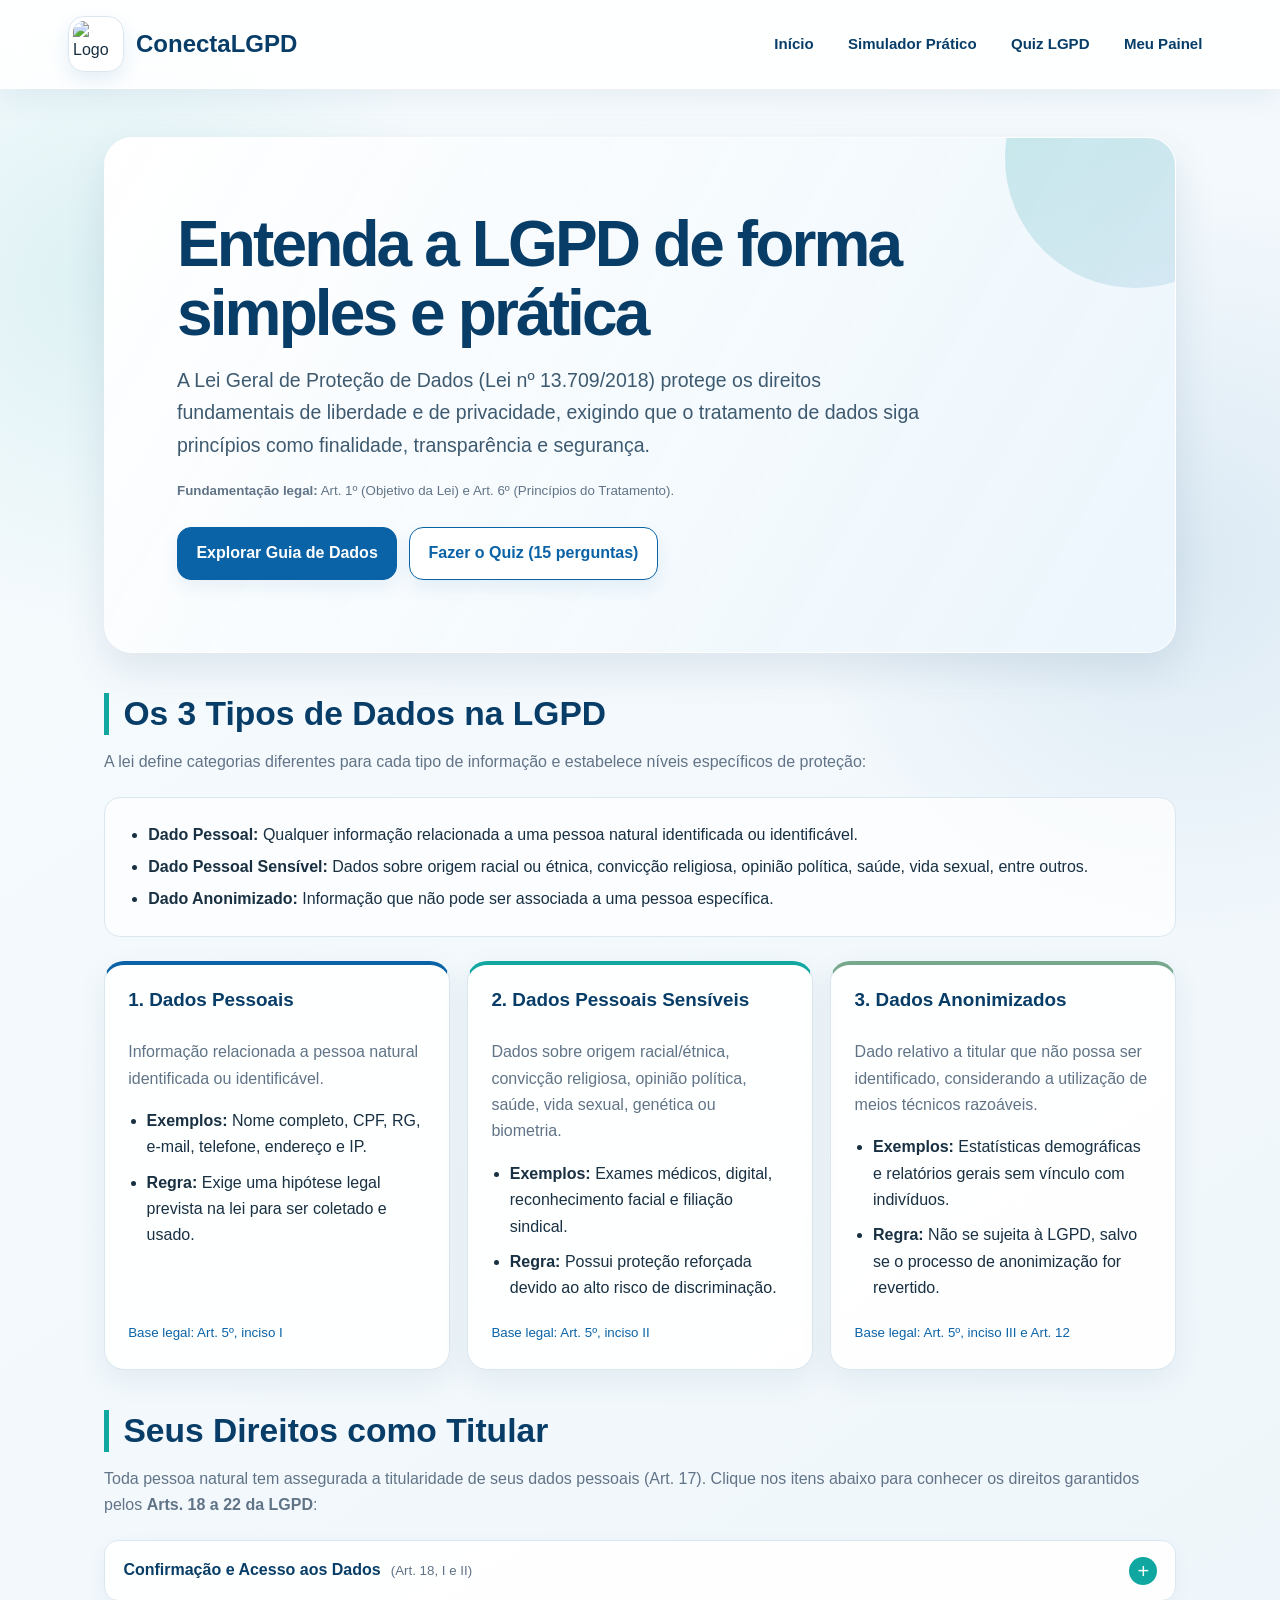
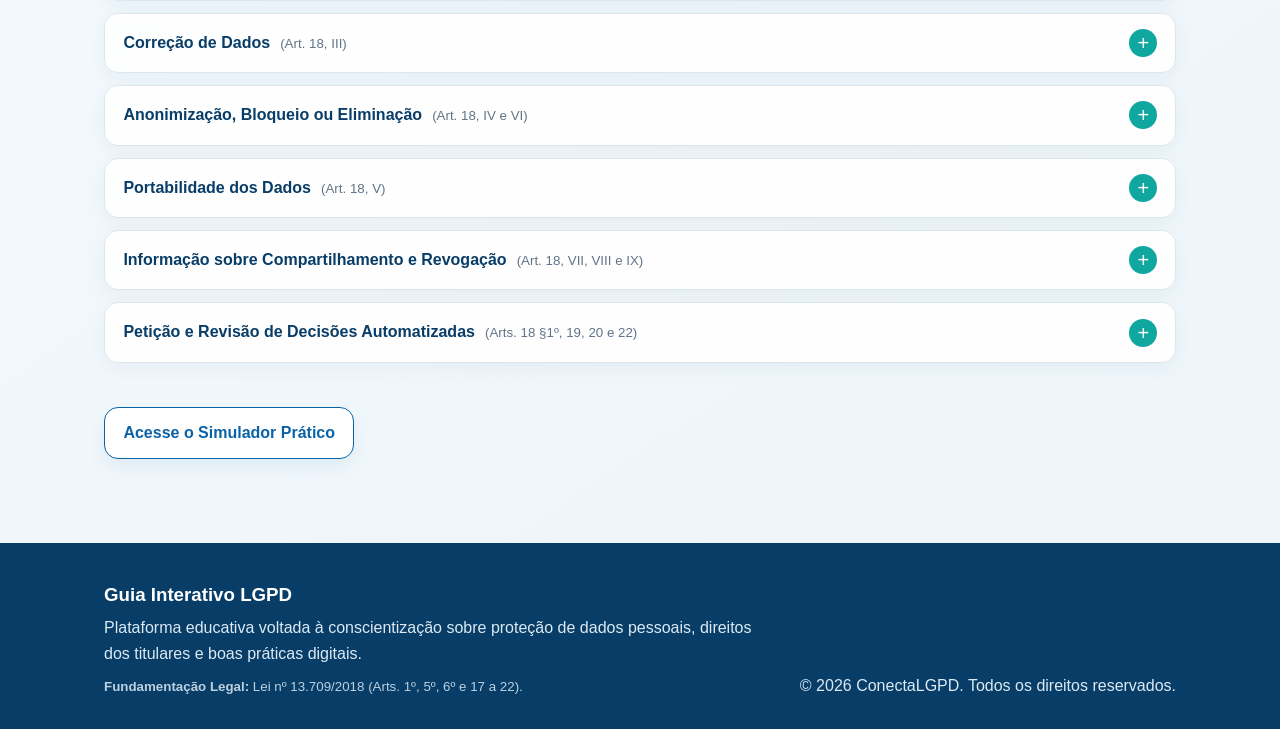
==== index.html @ 8d4aad15 "criação do html e css criação do site interativo com index.html e style.css completos e algumas func" ====
<!DOCTYPE html>
<html lang="pt">
<head>
    <meta charset="UTF-8">
    <meta name="viewport" content="width=device-width, initial-scale=1.0">
    <title>ConectaLGPD</title>
    <link rel="stylesheet" href="style.css">
    <script src="script.js" defer></script>
</head>
<body>
    
    <div id="ContainerTotal">
        <div id="container1">
            <app-navbar>
                <header class="navbar">
                    <nav arial-label="Menu de navegação" class="px-6 flex items-center justify-between h-20 w-full">
                        <div id="logo-img" class="logo">
                            <a class="logo-link" routerlinkactive="text-base font-semibold text-sky-700 transition-all duration-200 hover:text-primary px-2 py-1 rounded-md hover:bg-sky-50" href="index.html" rel="null" target="_self">
                                <img src="security-antivirus-svgrepo-com.svg" height="48" width="48" alt="Logo ConectaLGPD" class="h-12 w-auto">
                                <h1 class="text-logo text-lg font-semibold text-sky-700 transition-all duration-200 hover:text-primary px-2 py-1 rounded-md hover:bg-sky-50" id="text-logo">ConectaLGPD</h1>
                            </a>
                        </div>
                        <div class="flex items-center gap-4">
                            <a routerlinkactive="text-base font-semibold text-sky-700 transition-all duration-200 hover:text-primary px-2 py-1 rounded-md hover:bg-sky-50" href="index.html#introducao" rel="null" target="_self">Início</a>
                            <a routerlinkactive="text-base font-semibold text-sky-700 transition-all duration-200 hover:text-primary px-2 py-1 rounded-md hover:bg-sky-50" href="simulador.html" rel="null" target="_self">Simulador Prático</a>
                            <a routerlinkactive="text-base font-semibold text-sky-700 transition-all duration-200 hover:text-primary px-2 py-1 rounded-md hover:bg-sky-50" href="/quiz" rel="null" target="_self">Quiz LGPD</a>
                            <a routerlinkactive="text-base font-semibold text-sky-700 transition-all duration-200 hover:text-primary px-2 py-1 rounded-md hover:bg-sky-50" href="/meu-painel" rel="null" target="_self">Meu Painel</a>
                        </div>
                    </nav>
                </header>
            </app-navbar>
        </div>
        <main id="container2">
            <app-lgpd>
                <section class="lgpd-section" id="introducao">
                    <h1 class="lgpd-title">Entenda a LGPD de forma simples e prática</h1>
                    <p class="lgpd-description">A Lei Geral de Proteção de Dados (Lei nº 13.709/2018) protege os direitos fundamentais de liberdade e de privacidade, exigindo que o tratamento de dados siga princípios como finalidade, transparência e segurança.</p>
                    <p class="base-legal">
                        <small><strong>Fundamentação legal:</strong> Art. 1º (Objetivo da Lei) e Art. 6º (Princípios do Tratamento).</small>
                    </p>
                    <div>
                        <a href="#tipos-dados">Explorar Guia de Dados</a>
                        <a href="quiz.html">Fazer o Quiz (15 perguntas)</a>
                    </div>
                </section>

                <section class="lgpd-section" id="tipos-dados">
                    <h2 class="lgpd-subtitle">Os 3 Tipos de Dados na LGPD</h2>
                    <p>A lei define categorias diferentes para cada tipo de informação e estabelece níveis específicos de proteção:</p>
                    
                    <ul class="lgpd-list">
                        <li><strong>Dado Pessoal:</strong> Qualquer informação relacionada a uma pessoa natural identificada ou identificável.</li>
                        <li><strong>Dado Pessoal Sensível:</strong> Dados sobre origem racial ou étnica, convicção religiosa, opinião política, saúde, vida sexual, entre outros.</li>
                        <li><strong>Dado Anonimizado:</strong> Informação que não pode ser associada a uma pessoa específica.</li>
                    </ul>
                    <div class="cards-container">
                        <!-- Card 1 -->
                        <article class="card">
                            <h3>1. Dados Pessoais</h3>
                            <p>Informação relacionada a pessoa natural identificada ou identificável.</p>
                            <ul>
                            <li><strong>Exemplos:</strong> Nome completo, CPF, RG, e-mail, telefone, endereço e IP.</li>
                            <li><strong>Regra:</strong> Exige uma hipótese legal prevista na lei para ser coletado e usado.</li>
                            </ul>
                            <footer class="card-legal">
                            <small>Base legal: Art. 5º, inciso I</small>
                            </footer>
                        </article>
                        <!-- Card 2 -->
                        <article class="card">
                                <h3>2. Dados Pessoais Sensíveis</h3>
                                <p>Dados sobre origem racial/étnica, convicção religiosa, opinião política, saúde, vida sexual, genética ou biometria.</p>
                                <ul>
                                <li><strong>Exemplos:</strong> Exames médicos, digital, reconhecimento facial e filiação sindical.</li>
                                <li><strong>Regra:</strong> Possui proteção reforçada devido ao alto risco de discriminação.</li>
                                </ul>
                                <footer class="card-legal">
                                <small>Base legal: Art. 5º, inciso II</small>
                                </footer>
                        </article>
                        <!-- Card 3 -->
                        <article class="card">
                            <h3>3. Dados Anonimizados</h3>
                            <p>Dado relativo a titular que não possa ser identificado, considerando a utilização de meios técnicos razoáveis.</p>
                            <ul>
                            <li><strong>Exemplos:</strong> Estatísticas demográficas e relatórios gerais sem vínculo com indivíduos.</li>
                            <li><strong>Regra:</strong> Não se sujeita à LGPD, salvo se o processo de anonimização for revertido.</li>
                            </ul>
                            <footer class="card-legal">
                            <small>Base legal: Art. 5º, inciso III e Art. 12</small>
                            </footer>
                        </article>
                    </div>
                </section>

                <section id="direitos-titulares">
                    <h2>Seus Direitos como Titular</h2>
                    <p>Toda pessoa natural tem assegurada a titularidade de seus dados pessoais (Art. 17). Clique nos itens abaixo para conhecer os direitos garantidos pelos <strong>Arts. 18 a 22 da LGPD</strong>:
                    </p>

                    <div class="accordion-direitos">
                        <details>
                            <summary><strong>Confirmação e Acesso aos Dados</strong> <small>(Art. 18, I e II)</small></summary>
                            <p>Você tem o direito de confirmar se uma empresa trata seus dados e solicitar uma cópia completa e gratuita dessas informações.</p>
                        </details>

                        <details>
                            <summary><strong>Correção de Dados</strong> <small>(Art. 18, III)</small></summary>
                            <p>Você pode exigir a atualização ou correção de dados que estejam incompletos, inexatos ou desatualizados.</p></details>

                        <details>
                            <summary><strong>Anonimização, Bloqueio ou Eliminação</strong> <small>(Art. 18, IV e VI)</small>
                            </summary>
                            <p>Direito de pedir que dados desnecessários, excessivos ou tratados fora da lei sejam bloqueados, anonimizados ou apagados.</p>
                            </details>
                        <details>
                            <summary><strong>Portabilidade dos Dados</strong> <small>(Art. 18, V)</small></summary>
                            <p>Você pode solicitar a transferência dos seus dados pessoais para outro fornecedor de serviço ou produto, mediante requisição expressa.</p>
                        </details>

                        <details>
                            <summary><strong>Informação sobre Compartilhamento e Revogação</strong> <small>(Art. 18, VII, VIII e IX)</small></summary>
                            <p>Direito de saber com quem seus dados foram compartilhados, quais as consequências de não dar consentimento e o direito de revogá-lo a qualquer momento.</p>
                        </details>

                        <details>
                            <summary><strong>Petição e Revisão de Decisões Automatizadas</strong> <small>(Arts. 18 §1º, 19, 20 e 22)</small></summary>
                            <p>Você pode reclamar à ANPD ou órgãos de defesa do consumidor, além de pedir revisão de decisões tomadas unicamente por algoritmos (como análise de crédito).</p>
                        </details>
                    </div>
                </section>
                        <a href="simulador.html" class="lgpd-button">Acesse o Simulador Prático</a>
            </app-lgpd>
        </main>
        <footer id="footer-site">
            <div class="footer-container">
                <div class="footer-col">
                    <h3>Guia Interativo LGPD</h3>
                    <p>
                        Plataforma educativa voltada à conscientização sobre proteção de dados pessoais, direitos dos titulares e boas práticas digitais.
                    </p>
                    <p class="legal-summary">
                    <small>
                    <strong>Fundamentação Legal:</strong> Lei nº 13.709/2018 (Arts. 1º, 5º, 6º e 17 a 22).
                    </small>
                    </p>
                </div>
                <p>&copy; 2026 ConectaLGPD. Todos os direitos reservados.</p>
            </div>
        </footer>
    </div>
</body>
</html>
---- style.css ----
:root {
    --primary: #0b63a7;
    --primary-dark: #083d68;
    --primary-soft: #eaf5fc;
    --accent: #10a7a1;
    --accent-dark: #087b77;
    --ink: #183042;
    --muted: #617487;
    --white: #ffffff;
    --surface: rgba(255, 255, 255, 0.94);
    --border: #dbe7ef;
    --shadow: 0 16px 40px rgba(30, 74, 112, 0.11);
}

* {
    box-sizing: border-box;
}

html {
    scroll-behavior: smooth;
}

body {
    margin: 0;
    min-height: 100vh;
    color: var(--ink);
    background:
        radial-gradient(circle at 8% 12%, rgba(16, 167, 161, 0.11), transparent 22rem),
        radial-gradient(circle at 92% 24%, rgba(11, 99, 167, 0.10), transparent 24rem),
        linear-gradient(145deg, #f7fbfe 0%, #edf5fa 100%);
    font-family: "Segoe UI", Arial, sans-serif;
    line-height: 1.65;
}

a {
    color: inherit;
}

.navbar {
    position: sticky;
    top: 0;
    z-index: 20;
    width: 100%;
    border-bottom: 1px solid rgba(255, 255, 255, 0.7);
    background: rgba(255, 255, 255, 0.88);
    box-shadow: 0 8px 30px rgba(34, 85, 124, 0.08);
    backdrop-filter: blur(14px);
    -webkit-backdrop-filter: blur(14px);
}

nav {
    max-width: 1200px;
    min-height: 80px;
    margin: 0 auto;
    padding: 0.75rem 1.5rem;
    display: flex;
    align-items: center;
    justify-content: space-between;
    gap: 1.5rem;
}

.logo {
    display: flex;
    align-items: center;
    gap: 0.75rem;
    flex: 0 0 auto;
}

.logo-link {
    display: flex;
    align-items: center;
    gap: 0.75rem;
    min-height: 56px;
    padding: 4px;
    border-radius: 16px;
    text-decoration: none;
}

.logo a {
    transition: transform 180ms ease, box-shadow 180ms ease;
}

.logo-link img {
    width: 56px;
    height: 56px;
    padding: 4px;
    border: 1px solid var(--border);
    border-radius: 16px;
    background: var(--white);
    box-shadow: 0 8px 20px rgba(11, 99, 167, 0.10);
    object-fit: contain;
}

.logo-link:hover img {
    transform: translateY(-2px) rotate(-2deg);
    box-shadow: 0 12px 24px rgba(11, 99, 167, 0.16);
}

.logo-link:hover .text-logo {
    color: var(--primary);
}

.text-logo {
    margin: 0;
    font-size: 1.50rem;
    font-weight: 700;
    color: var(--primary-dark);
}

nav > div:last-child {
    display: flex;
    align-items: center;
    justify-content: flex-end;
    flex-wrap: wrap;
    gap: 0.45rem;
}

nav > div:last-child a {
    display: inline-flex;
    align-items: center;
    min-height: 42px;
    padding: 0.55rem 0.85rem;
    border-radius: 12px;
    color: var(--primary-dark);
    font-size: 0.94rem;
    font-weight: 700;
    text-decoration: none;
    transition: color 180ms ease, background 180ms ease, transform 180ms ease;
}

nav > div:last-child a:hover,
nav > div:last-child a:focus-visible {
    color: var(--primary);
    background: var(--primary-soft);
    transform: translateY(-2px);
}

a:focus-visible,
summary:focus-visible {
    outline: 3px solid rgba(16, 167, 161, 0.35);
    outline-offset: 3px;
}

main {
    max-width: 1120px;
    margin: 0 auto;
    padding: 3rem 1.5rem 5rem;
}

section {
    margin-bottom: 2.5rem;
    scroll-margin-top: 110px;
}

.lgpd-section {
    position: relative;
}

#introducao {
    min-height: 390px;
    padding: clamp(2.5rem, 6vw, 4.5rem);
    display: flex;
    flex-direction: column;
    justify-content: center;
    overflow: hidden;
    border: 1px solid rgba(255, 255, 255, 0.85);
    border-radius: 28px;
    background:
        linear-gradient(120deg, rgba(255, 255, 255, 0.97), rgba(234, 245, 252, 0.92)),
        var(--surface);
    box-shadow: var(--shadow);
}

#introducao::before {
    content: "";
    position: absolute;
    width: 260px;
    height: 260px;
    right: -90px;
    top: -110px;
    border-radius: 50%;
    background: linear-gradient(145deg, rgba(16, 167, 161, 0.22), rgba(11, 99, 167, 0.10));
}

.lgpd-title {
    max-width: 760px;
    margin: 0 0 1rem;
    color: var(--primary-dark);
    font-size: clamp(2.25rem, 5vw, 4.25rem);
    line-height: 1.08;
    letter-spacing: -0.045em;
}

.lgpd-description {
    max-width: 760px;
    margin: 0 0 1rem;
    color: #3d5a70;
    font-size: clamp(1.05rem, 2vw, 1.22rem);
}

.base-legal {
    margin: 0 0 1.5rem;
    color: var(--muted);
}

#introducao > div {
    display: flex;
    flex-wrap: wrap;
    gap: 0.75rem;
}

#introducao > div a,
.lgpd-button {
    display: inline-flex;
    align-items: center;
    justify-content: center;
    min-height: 48px;
    padding: 0.75rem 1.15rem;
    border: 1px solid var(--primary);
    border-radius: 14px;
    color: var(--primary);
    background: var(--white);
    font-weight: 800;
    text-decoration: none;
    box-shadow: 0 8px 18px rgba(11, 99, 167, 0.08);
    transition: transform 180ms ease, box-shadow 180ms ease, background 180ms ease, color 180ms ease;
}

#introducao > div a:first-child {
    color: var(--white);
    background: var(--primary);
}

#introducao > div a:hover,
.lgpd-button:hover {
    transform: translateY(-3px);
    color: var(--white);
    background: var(--primary);
    box-shadow: 0 12px 24px rgba(11, 99, 167, 0.20);
}

h1, h2, h3, h4 {
    color: var(--primary-dark);
    line-height: 1.25;
}

h2,
.lgpd-subtitle {
    margin: 0 0 0.9rem;
    padding-left: 0.9rem;
    border-left: 5px solid var(--accent);
    font-size: clamp(1.55rem, 3vw, 2.1rem);
}

section > p {
    color: var(--muted);
    margin: 0 0 1.35rem;
}

.lgpd-list {
    margin: 0 0 1.5rem;
    padding: 1.15rem 1.5rem 1.15rem 2.7rem;
    border: 1px solid var(--border);
    border-radius: 16px;
    background: rgba(255, 255, 255, 0.72);
}

.lgpd-list li {
    margin: 0.35rem 0;
}

.cards-container {
    display: grid;
    grid-template-columns: repeat(3, minmax(0, 1fr));
    gap: 1.1rem;
}

.card {
    min-height: 320px;
    padding: 1.45rem;
    display: flex;
    flex-direction: column;
    border: 1px solid var(--border);
    border-radius: 20px;
    background: var(--surface);
    box-shadow: 0 10px 30px rgba(42, 85, 119, 0.08);
    transition: transform 220ms ease, border-color 220ms ease, box-shadow 220ms ease;
}

.card:nth-child(2) {
    border-top: 4px solid var(--accent);
}

.card:nth-child(1) {
    border-top: 4px solid var(--primary);
}

.card:nth-child(3) {
    border-top: 4px solid #77a88d;
}

.card:hover {
    transform: translateY(-7px);
    border-color: #b7cfdf;
    box-shadow: 0 20px 38px rgba(42, 85, 119, 0.14);
}

.card h3 {
    margin: 0 0 0.7rem;
    font-size: 1.18rem;
}

.card p {
    color: var(--muted);
}

.card ul {
    margin: 0;
    padding-left: 1.15rem;
}

.card li + li {
    margin-top: 0.55rem;
}

.card-legal {
    margin-top: auto;
    padding-top: 1.1rem;
    color: var(--primary);
}

.accordion-direitos {
    display: grid;
    gap: 0.75rem;
}

.accordion-direitos details {
    overflow: hidden;
    border: 1px solid var(--border);
    border-radius: 14px;
    background: var(--surface);
    box-shadow: 0 6px 18px rgba(42, 85, 119, 0.05);
    transition: border-color 180ms ease, box-shadow 180ms ease;
}

.accordion-direitos details[open] {
    border-color: #a9cadf;
    box-shadow: 0 12px 24px rgba(42, 85, 119, 0.09);
}

.accordion-direitos summary {
    position: relative;
    min-height: 58px;
    padding: 1rem 3.5rem 1rem 1.15rem;
    cursor: pointer;
    list-style: none;
    color: var(--primary-dark);
    transition: background 180ms ease;
}

.accordion-direitos summary::-webkit-details-marker {
    display: none;
}

.accordion-direitos summary::after {
    content: "+";
    position: absolute;
    right: 1.1rem;
    top: 50%;
    width: 28px;
    height: 28px;
    display: grid;
    place-items: center;
    border-radius: 50%;
    color: var(--white);
    background: var(--accent);
    transform: translateY(-50%);
    font-size: 1.25rem;
    line-height: 1;
    transition: transform 180ms ease, background 180ms ease;
}

.accordion-direitos details[open] summary {
    background: var(--primary-soft);
}

.accordion-direitos details[open] summary::after {
    content: "−";
    background: var(--primary);
    transform: translateY(-50%) rotate(180deg);
}

.accordion-direitos summary small {
    display: inline-block;
    margin-left: 0.35rem;
    color: var(--muted);
}

.accordion-direitos details p {
    margin: 0;
    padding: 0.95rem 1.15rem 1.25rem;
    border-top: 1px solid var(--border);
    color: var(--muted);
}

.lgpd-button {
    margin: 0.25rem 0;
}

#footer-site {
    color: #dceaf3;
    background: var(--primary-dark);
}

.footer-container {
    max-width: 1120px;
    margin: 0 auto;
    padding: 2.5rem 1.5rem 1.5rem;
    display: grid;
    grid-template-columns: 1fr auto;
    align-items: end;
    gap: 2rem;
}

.footer-col h3 {
    margin: 0 0 0.5rem;
    color: var(--white);
}

.footer-col p,
.footer-container > p {
    margin: 0.35rem 0;
}

.legal-summary {
    max-width: 650px;
    color: #bcd1df;
}

.footer-container > p {
    text-align: right;
    white-space: nowrap;
}

.nav-links a.active {
    color: var(--primary);
    background: var(--primary-soft);
}

.simulator-page {
    max-width: 820px;
}

.simulator-header {
    margin-bottom: 1.5rem;
    text-align: center;
}

.simulator-header h1 {
    margin: 0.5rem 0;
    font-size: clamp(2rem, 5vw, 3.4rem);
    letter-spacing: -0.035em;
}

.simulator-header p {
    margin: 0;
    color: var(--muted);
    font-size: 1.08rem;
}

.simulator-badge {
    display: inline-flex;
    padding: 0.35rem 0.7rem;
    border-radius: 999px;
    color: var(--accent-dark);
    background: rgba(16, 167, 161, 0.12);
    font-size: 0.78rem;
    font-weight: 800;
    text-transform: uppercase;
    letter-spacing: 0.06em;
}

.simulator-card,
.simulator-result {
    border: 1px solid var(--border);
    border-radius: 22px;
    background: var(--surface);
    box-shadow: var(--shadow);
}

.simulator-card {
    padding: 1.25rem;
}

.simulator-card fieldset {
    margin: 0;
    padding: 1.25rem;
    border: 0;
    border-bottom: 1px solid var(--border);
}

.simulator-card fieldset:last-of-type {
    border-bottom: 0;
}

.simulator-card legend {
    padding: 0;
    color: var(--primary-dark);
    font-size: 1.15rem;
    font-weight: 800;
}

.simulator-card fieldset p {
    margin: 0.35rem 0 0.9rem;
    color: var(--muted);
}

.simulator-card label {
    display: flex;
    align-items: flex-start;
    gap: 0.65rem;
    margin-top: 0.45rem;
    padding: 0.75rem;
    border: 1px solid transparent;
    border-radius: 12px;
    cursor: pointer;
    transition: background 180ms ease, border-color 180ms ease;
}

.simulator-card label:hover {
    border-color: var(--border);
    background: var(--primary-soft);
}

.simulator-card input {
    margin-top: 0.28rem;
    accent-color: var(--primary);
}

.simulator-submit,
.simulator-reset {
    min-height: 48px;
    padding: 0.75rem 1.15rem;
    border: 0;
    border-radius: 12px;
    color: var(--white);
    background: var(--primary);
    font-weight: 800;
    cursor: pointer;
}

.simulator-submit {
    width: 100%;
    margin-top: 1.25rem;
}

.simulator-submit:hover,
.simulator-reset:hover {
    background: var(--primary-dark);
}

.simulator-result {
    margin-top: 1.25rem;
    padding: 1.35rem;
}

.simulator-result h2 {
    margin: 0.25rem 0 0.8rem;
    border: 0;
    padding: 0;
}

.simulator-result ul {
    list-style: none;
    margin: 0 0 1rem;
    padding: 0;
}

.simulator-result li {
    display: grid;
    gap: 0.15rem;
    margin-top: 0.55rem;
    padding: 0.75rem 0.9rem;
    border-left: 4px solid;
    border-radius: 8px;
}

.simulator-result li span {
    color: var(--muted);
}

.simulator-result .is-correct {
    border-color: #27966d;
    background: #edf8f3;
}

.simulator-result .is-incorrect {
    border-color: #d88745;
    background: #fff6ed;
}

@media (prefers-reduced-motion: reduce) {
    html {
        scroll-behavior: auto;
    }

    *, *::before, *::after {
        transition-duration: 0.01ms !important;
    }
}

@media (max-width: 900px) {
    nav {
        align-items: flex-start;
    }

    nav > div:last-child {
        max-width: 760px;
    }

    .cards-container {
        grid-template-columns: 1fr;
    }

    .card {
        min-height: 0;
    }
}

@media (max-width: 680px) {
    .navbar {
        position: relative;
    }

    nav {
        min-height: auto;
        padding: 0.7rem 1rem;
    }

    .logo-link img {
        width: 40px;
        height: 40px;
        padding: 2px;
    }

    .text-logo {
        font-size: 1.05rem;
    }

    nav > div:last-child {
        gap: 0.25rem;
    }

    nav > div:last-child a {
        min-height: 38px;
        padding: 0.4rem 0.55rem;
        font-size: 0.82rem;
    }

    main {
        padding: 1.25rem 1rem 3rem;
    }

    #introducao {
        min-height: 0;
        padding: 2.25rem 1.35rem;
        border-radius: 20px;
    }

    .lgpd-title {
        font-size: 2.35rem;
    }

    #introducao > div {
        flex-direction: column;
    }

    #introducao > div a {
        width: 100%;
    }

    .accordion-direitos summary small {
        display: block;
        margin: 0.15rem 0 0;
    }

    .footer-container {
        grid-template-columns: 1fr;
        align-items: start;
    }

    .footer-container > p {
        text-align: left;
    }
}
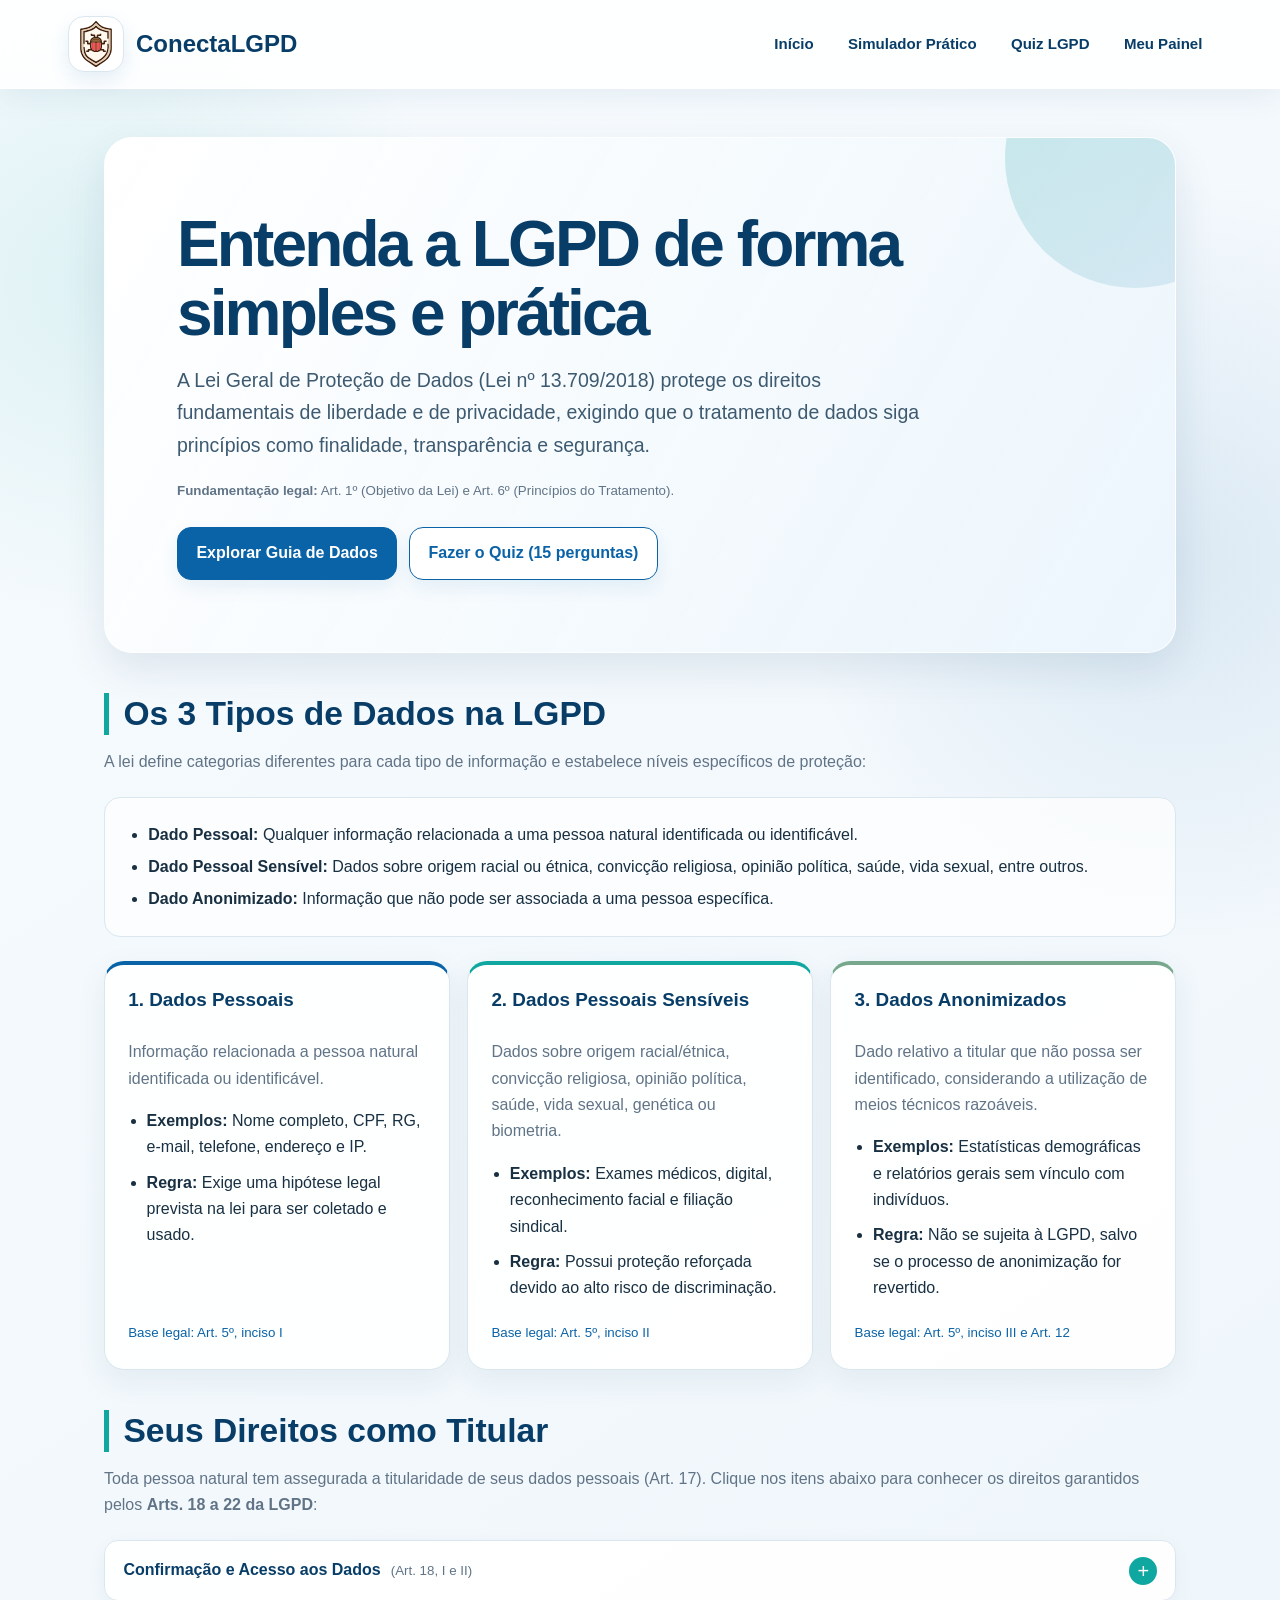
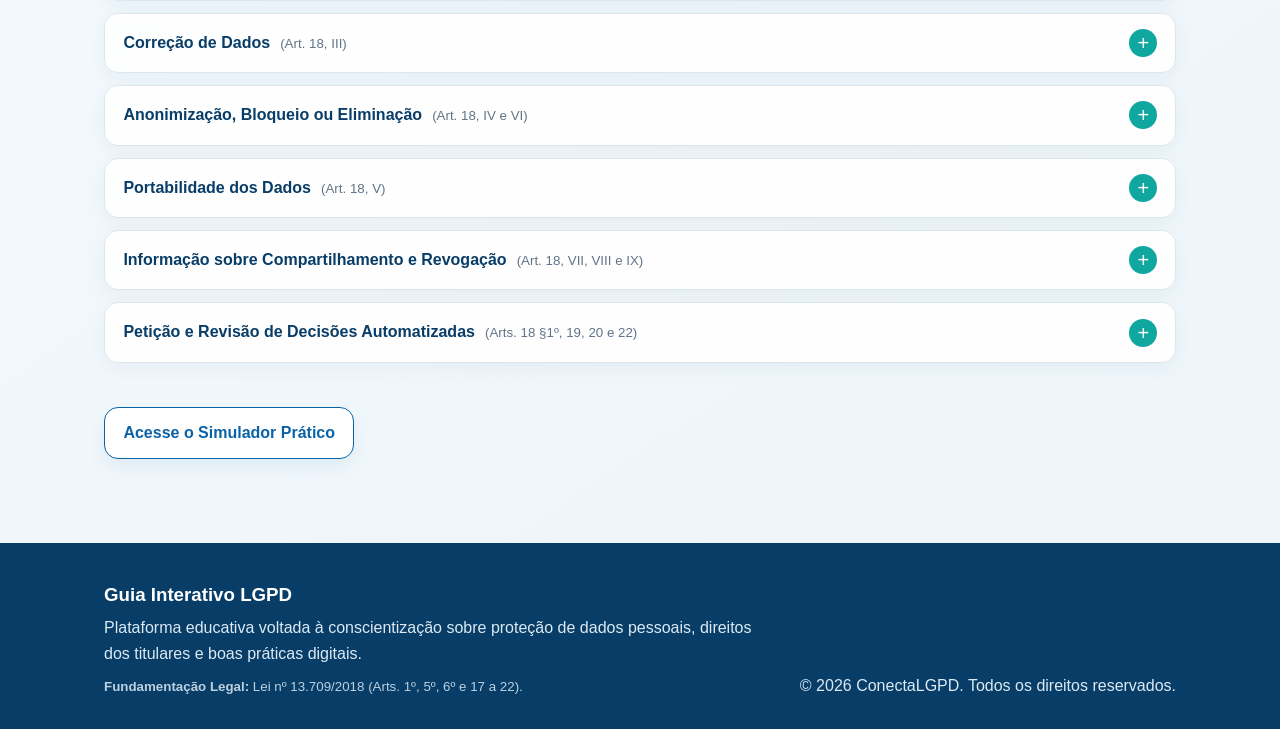
==== commit 802313e0: "adicionado o código de js e simulação" ====
--- a/index.html
+++ b/index.html
@@ -16,7 +16,7 @@
                     <nav arial-label="Menu de navegação" class="px-6 flex items-center justify-between h-20 w-full">
                         <div id="logo-img" class="logo">
                             <a class="logo-link" routerlinkactive="text-base font-semibold text-sky-700 transition-all duration-200 hover:text-primary px-2 py-1 rounded-md hover:bg-sky-50" href="index.html" rel="null" target="_self">
-                                <img src="security-antivirus-svgrepo-com.svg" height="48" width="48" alt="Logo ConectaLGPD" class="h-12 w-auto">
+                                <img src="logo.svg" height="48" width="48" alt="Logo ConectaLGPD" class="h-12 w-auto">
                                 <h1 class="text-logo text-lg font-semibold text-sky-700 transition-all duration-200 hover:text-primary px-2 py-1 rounded-md hover:bg-sky-50" id="text-logo">ConectaLGPD</h1>
                             </a>
                         </div>
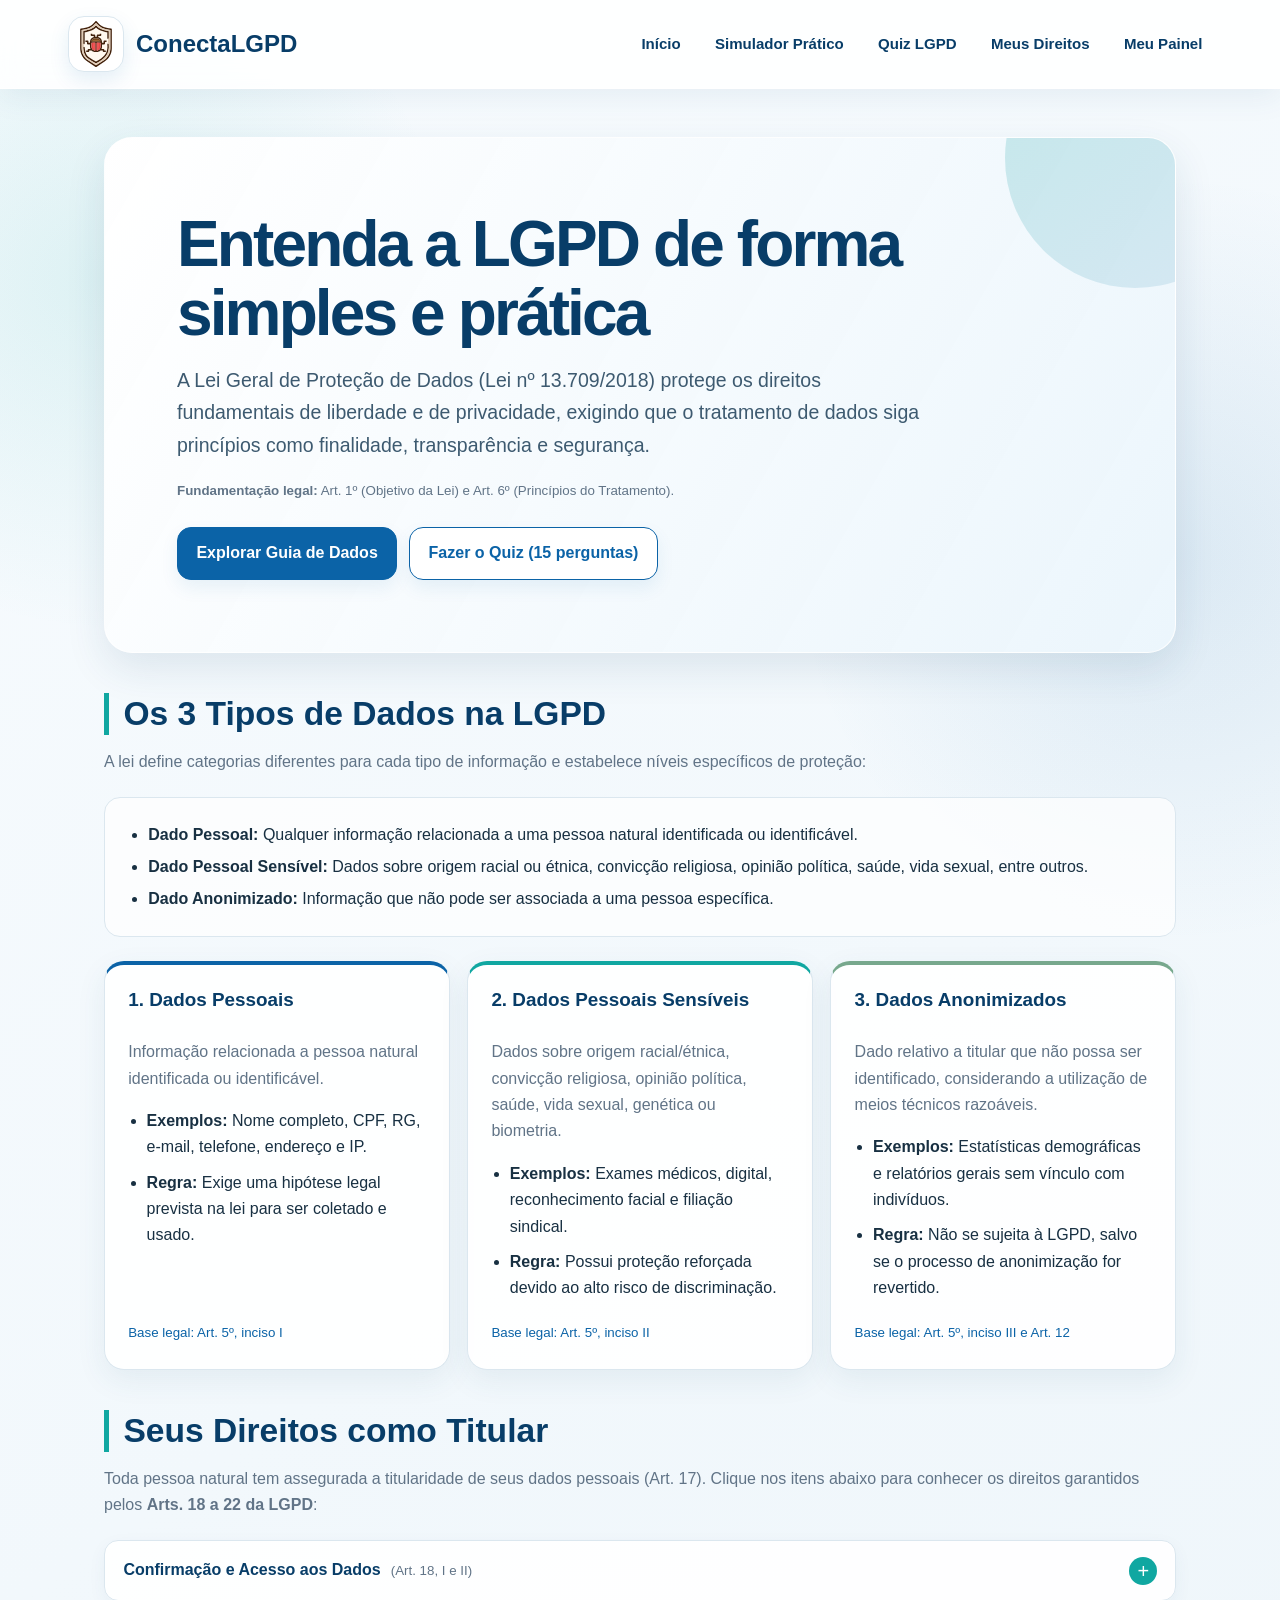
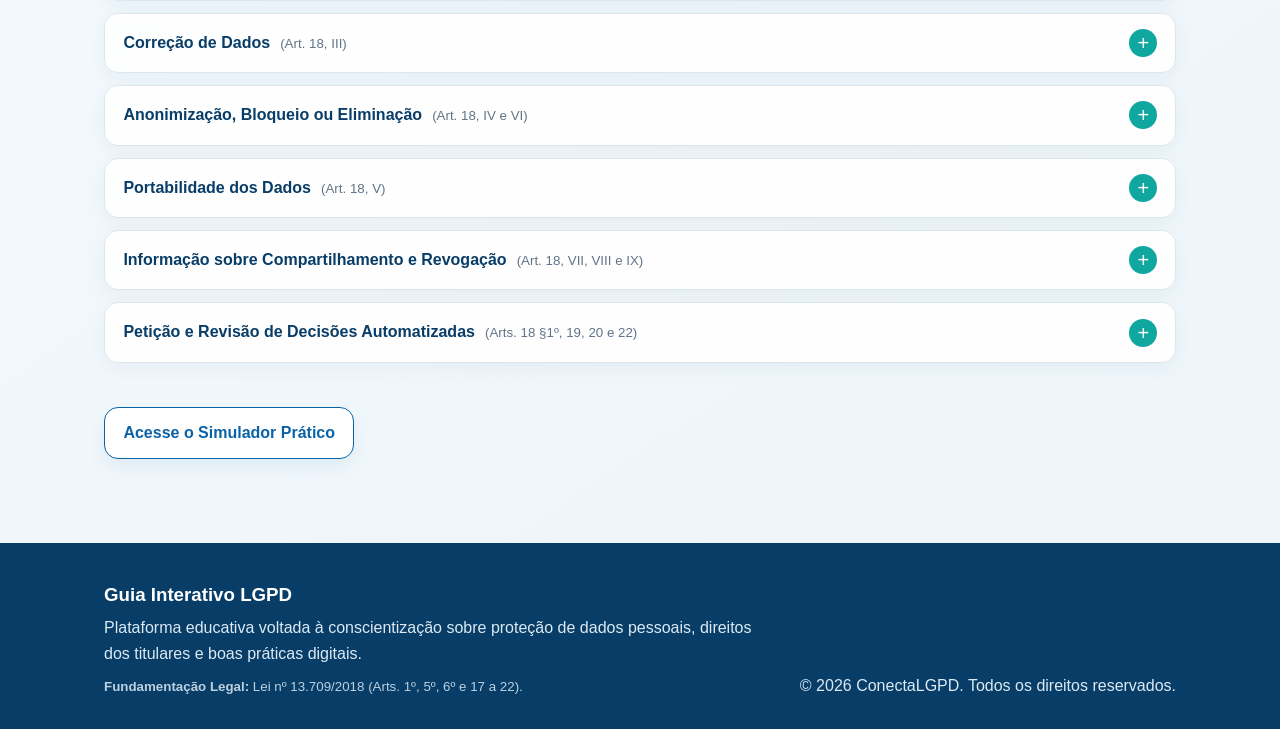
==== commit 17287093: "criação do quiz.html e alterações no simulador..html Foi feita a Implementação do quiz.html e sincro" ====
--- a/index.html
+++ b/index.html
@@ -13,7 +13,7 @@
         <div id="container1">
             <app-navbar>
                 <header class="navbar">
-                    <nav arial-label="Menu de navegação" class="px-6 flex items-center justify-between h-20 w-full">
+                    <nav aria-label="Menu de navegação" class="px-6 flex items-center justify-between h-20 w-full">
                         <div id="logo-img" class="logo">
                             <a class="logo-link" routerlinkactive="text-base font-semibold text-sky-700 transition-all duration-200 hover:text-primary px-2 py-1 rounded-md hover:bg-sky-50" href="index.html" rel="null" target="_self">
                                 <img src="logo.svg" height="48" width="48" alt="Logo ConectaLGPD" class="h-12 w-auto">
@@ -23,8 +23,9 @@
                         <div class="flex items-center gap-4">
                             <a routerlinkactive="text-base font-semibold text-sky-700 transition-all duration-200 hover:text-primary px-2 py-1 rounded-md hover:bg-sky-50" href="index.html#introducao" rel="null" target="_self">Início</a>
                             <a routerlinkactive="text-base font-semibold text-sky-700 transition-all duration-200 hover:text-primary px-2 py-1 rounded-md hover:bg-sky-50" href="simulador.html" rel="null" target="_self">Simulador Prático</a>
-                            <a routerlinkactive="text-base font-semibold text-sky-700 transition-all duration-200 hover:text-primary px-2 py-1 rounded-md hover:bg-sky-50" href="/quiz" rel="null" target="_self">Quiz LGPD</a>
-                            <a routerlinkactive="text-base font-semibold text-sky-700 transition-all duration-200 hover:text-primary px-2 py-1 rounded-md hover:bg-sky-50" href="/meu-painel" rel="null" target="_self">Meu Painel</a>
+                            <a routerlinkactive="text-base font-semibold text-sky-700 transition-all duration-200 hover:text-primary px-2 py-1 rounded-md hover:bg-sky-50" href="quiz.html" rel="null" target="_self">Quiz LGPD</a>
+                            <a routerlinkactive="text-base font-semibold text-sky-700 transition-all duration-200 hover:text-primary px-2 py-1 rounded-md hover:bg-sky-50" href="direitos.html" rel="null" target="_self">Meus Direitos</a>
+                            <a routerlinkactive="text-base font-semibold text-sky-700 transition-all duration-200 hover:text-primary px-2 py-1 rounded-md hover:bg-sky-50" href="painel.html" rel="null" target="_self">Meu Painel</a>
                         </div>
                     </nav>
                 </header>
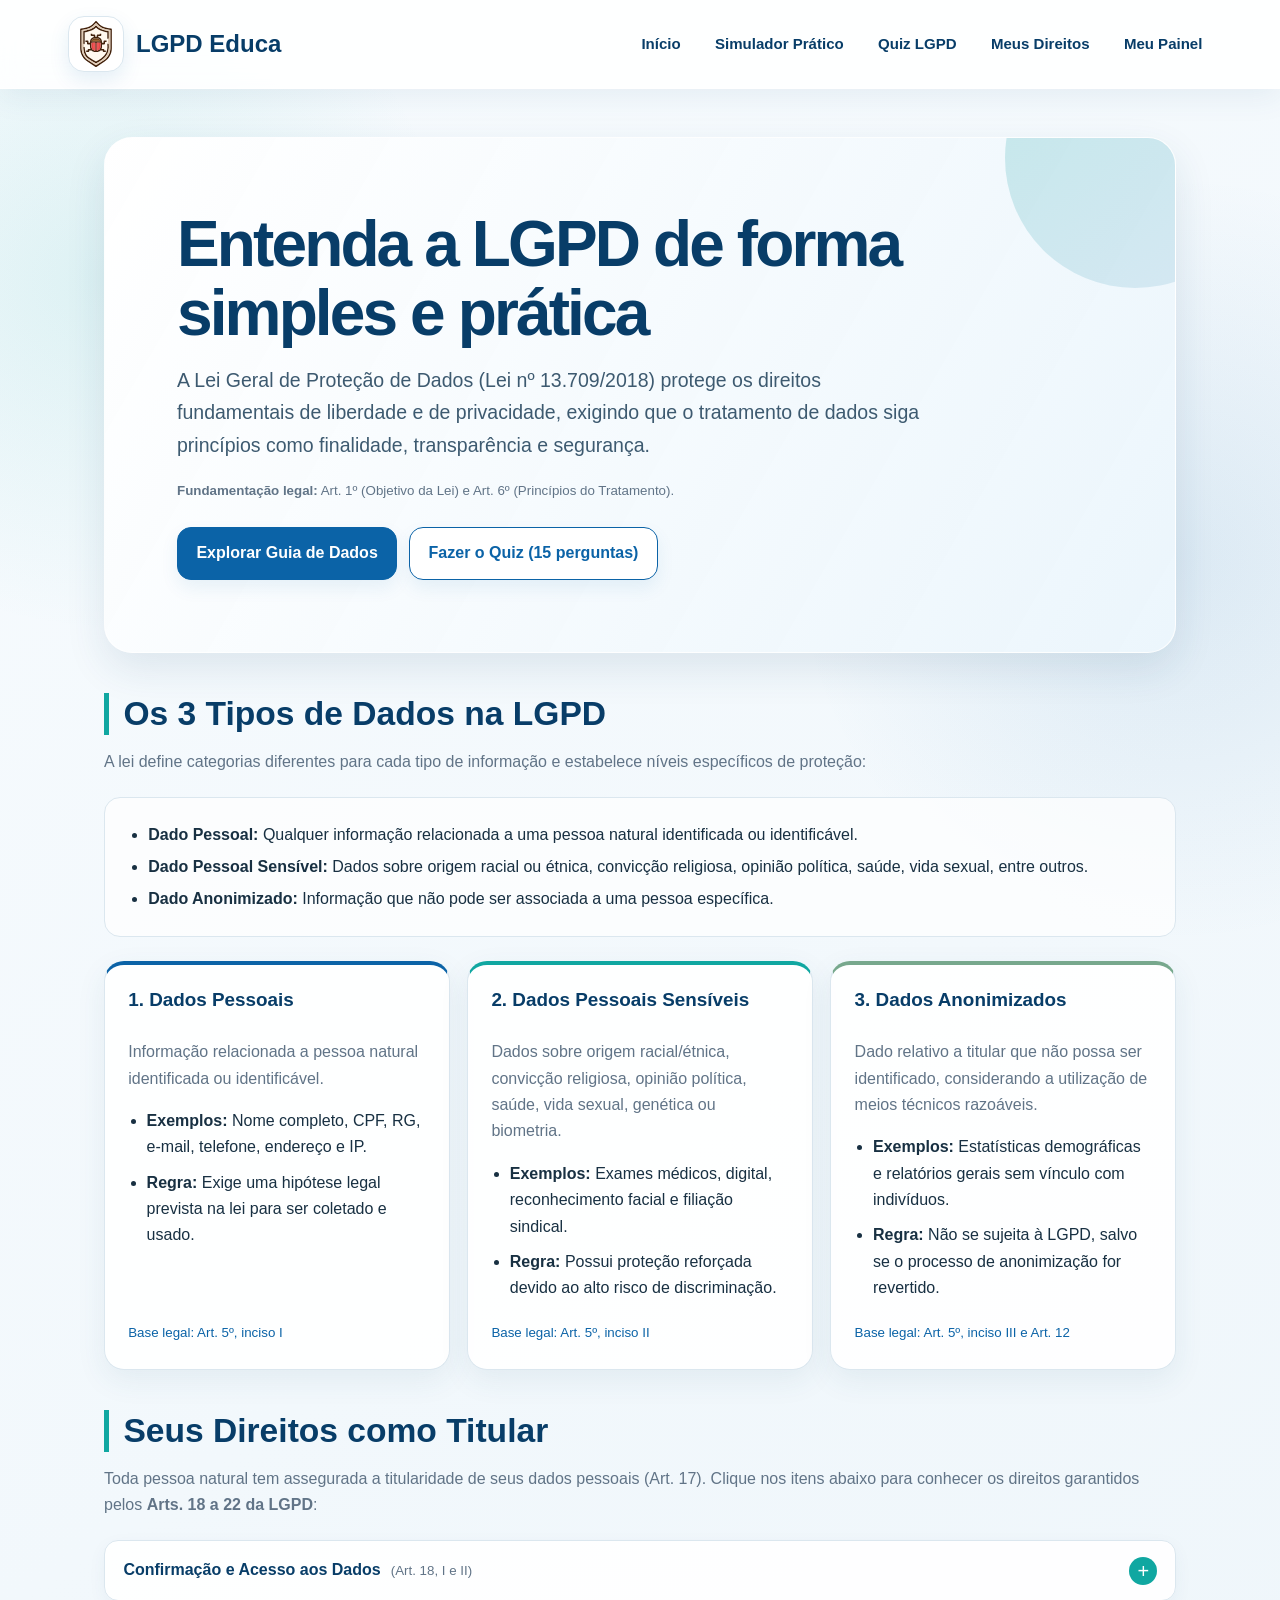
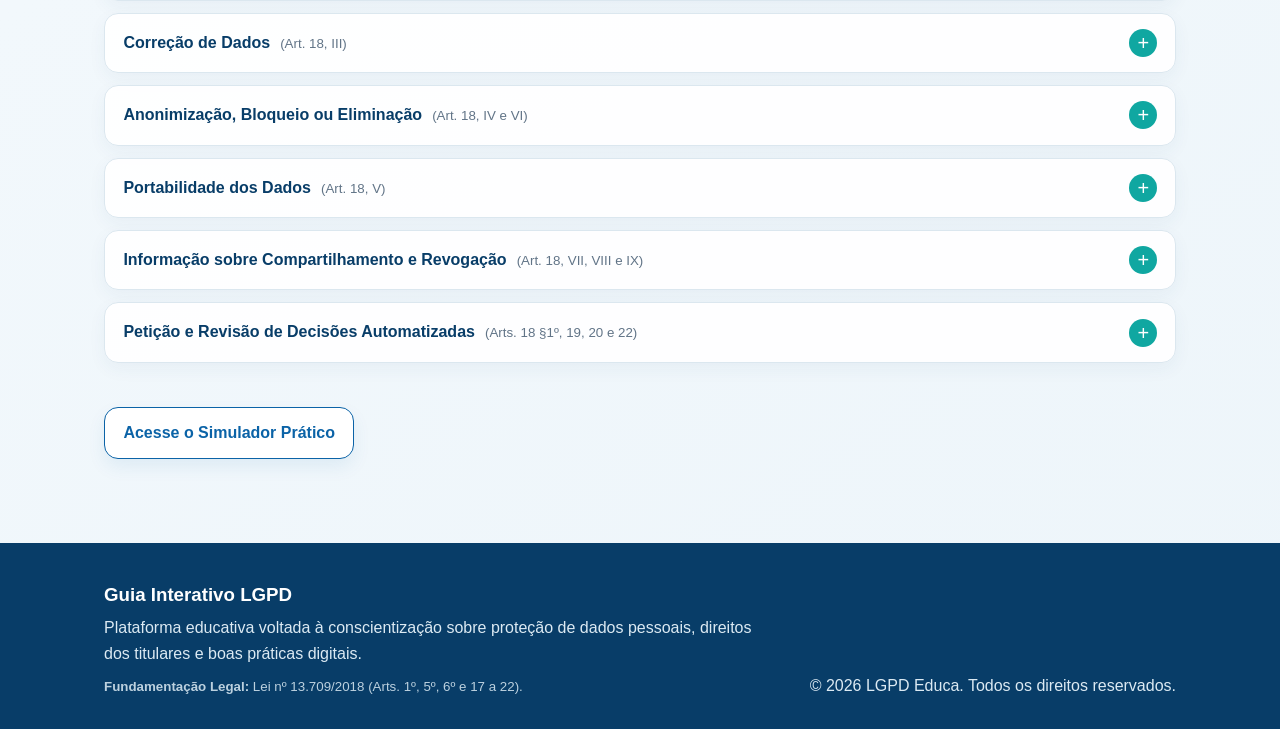
==== commit a5cc3cb3: "implementação e alteração do quiz e simulador. Foi feita alterações no simulador e index para troca " ====
--- a/index.html
+++ b/index.html
@@ -3,7 +3,7 @@
 <head>
     <meta charset="UTF-8">
     <meta name="viewport" content="width=device-width, initial-scale=1.0">
-    <title>ConectaLGPD</title>
+    <title>LGPD Educa</title>
     <link rel="stylesheet" href="style.css">
     <script src="script.js" defer></script>
 </head>
@@ -16,8 +16,8 @@
                     <nav aria-label="Menu de navegação" class="px-6 flex items-center justify-between h-20 w-full">
                         <div id="logo-img" class="logo">
                             <a class="logo-link" routerlinkactive="text-base font-semibold text-sky-700 transition-all duration-200 hover:text-primary px-2 py-1 rounded-md hover:bg-sky-50" href="index.html" rel="null" target="_self">
-                                <img src="logo.svg" height="48" width="48" alt="Logo ConectaLGPD" class="h-12 w-auto">
-                                <h1 class="text-logo text-lg font-semibold text-sky-700 transition-all duration-200 hover:text-primary px-2 py-1 rounded-md hover:bg-sky-50" id="text-logo">ConectaLGPD</h1>
+                                <img src="logo.svg" height="48" width="48" alt="Logo LGPD Educa" class="h-12 w-auto">
+                                <h1 class="text-logo text-lg font-semibold text-sky-700 transition-all duration-200 hover:text-primary px-2 py-1 rounded-md hover:bg-sky-50" id="text-logo">LGPD Educa</h1>
                             </a>
                         </div>
                         <div class="flex items-center gap-4">
@@ -146,7 +146,7 @@
                     </small>
                     </p>
                 </div>
-                <p>&copy; 2026 ConectaLGPD. Todos os direitos reservados.</p>
+                <p>&copy; 2026 LGPD Educa. Todos os direitos reservados.</p>
             </div>
         </footer>
     </div>
--- a/style.css
+++ b/style.css
@@ -693,3 +693,320 @@
         text-align: left;
     }
 }
+
+.quiz-page,
+.dashboard-page,
+.rights-page {
+    max-width: 900px;
+}
+
+.quiz-header,
+.dashboard-header,
+.rights-header {
+    margin-bottom: 1.5rem;
+    text-align: center;
+}
+
+.quiz-header h1,
+.dashboard-header h1,
+.rights-header h1 {
+    margin: 0.55rem 0;
+    font-size: clamp(2rem, 5vw, 3.4rem);
+    letter-spacing: -0.035em;
+}
+
+.quiz-header p,
+.dashboard-header p,
+.rights-header p {
+    max-width: 700px;
+    margin: 0 auto;
+    color: var(--muted);
+    font-size: 1.08rem;
+}
+
+.quiz-badge {
+    display: inline-flex;
+    padding: 0.35rem 0.7rem;
+    border-radius: 999px;
+    color: var(--accent-dark);
+    background: rgba(16, 167, 161, 0.12);
+    font-size: 0.78rem;
+    font-weight: 800;
+    text-transform: uppercase;
+    letter-spacing: 0.06em;
+}
+
+.quiz-card,
+.quiz-result,
+.dashboard-card,
+.dashboard-actions,
+.rights-howto {
+    border: 1px solid var(--border);
+    border-radius: 20px;
+    background: var(--surface);
+    box-shadow: var(--shadow);
+}
+
+.quiz-card {
+    padding: 1.2rem;
+}
+
+.quiz-card fieldset {
+    margin: 0;
+    padding: 1.15rem;
+    border: 0;
+    border-bottom: 1px solid var(--border);
+}
+
+.quiz-card fieldset:last-of-type {
+    border-bottom: 0;
+}
+
+.quiz-card legend {
+    padding: 0;
+    color: var(--primary-dark);
+    font-size: 1.1rem;
+    font-weight: 800;
+}
+
+.quiz-card label {
+    display: flex;
+    align-items: flex-start;
+    gap: 0.65rem;
+    margin-top: 0.45rem;
+    padding: 0.7rem;
+    border: 1px solid transparent;
+    border-radius: 12px;
+    cursor: pointer;
+    transition: background 180ms ease, border-color 180ms ease;
+}
+
+.quiz-card label:hover {
+    border-color: var(--border);
+    background: var(--primary-soft);
+}
+
+.quiz-card input {
+    margin-top: 0.28rem;
+    accent-color: var(--primary);
+}
+
+.quiz-submit,
+.quiz-retry {
+    min-height: 48px;
+    padding: 0.75rem 1.15rem;
+    border: 0;
+    border-radius: 12px;
+    color: var(--white);
+    background: var(--primary);
+    font-weight: 800;
+    cursor: pointer;
+    transition: background 180ms ease, transform 180ms ease;
+}
+
+.quiz-submit {
+    width: 100%;
+    margin-top: 1rem;
+}
+
+.quiz-submit:hover,
+.quiz-retry:hover {
+    background: var(--primary-dark);
+    transform: translateY(-2px);
+}
+
+.quiz-result {
+    margin-top: 1.25rem;
+    padding: 1.35rem;
+}
+
+.quiz-result h2 {
+    margin: 0.35rem 0;
+}
+
+.quiz-result > p {
+    color: var(--muted);
+}
+
+.quiz-result ol {
+    display: grid;
+    gap: 0.55rem;
+    padding-left: 1.5rem;
+}
+
+.quiz-result li {
+    padding: 0.7rem 0.85rem;
+    border-left: 4px solid;
+    border-radius: 8px;
+}
+
+.quiz-result li strong,
+.quiz-result li span {
+    display: block;
+}
+
+.quiz-result li span {
+    margin-top: 0.15rem;
+    color: var(--muted);
+}
+
+.quiz-result .is-correct {
+    border-color: #27966d;
+    background: #edf8f3;
+}
+
+.quiz-result .is-incorrect {
+    border-color: #d88745;
+    background: #fff6ed;
+}
+
+.quiz-panel-link {
+    display: inline-block;
+    margin-left: 0.8rem;
+    color: var(--primary);
+    font-weight: 700;
+}
+
+.dashboard-grid {
+    display: grid;
+    grid-template-columns: repeat(3, minmax(0, 1fr));
+    gap: 1rem;
+}
+
+.dashboard-card {
+    min-height: 155px;
+    padding: 1.25rem;
+    display: flex;
+    flex-direction: column;
+    gap: 0.4rem;
+}
+
+.dashboard-label {
+    color: var(--muted);
+    font-size: 0.9rem;
+    font-weight: 700;
+}
+
+.dashboard-card strong {
+    color: var(--primary-dark);
+    font-size: 1.55rem;
+}
+
+.dashboard-card small {
+    margin-top: auto;
+    color: var(--muted);
+}
+
+.dashboard-note {
+    padding: 0.9rem 1rem;
+    border-radius: 12px;
+    color: var(--primary-dark);
+    background: var(--primary-soft);
+}
+
+.dashboard-actions {
+    margin-top: 1.5rem;
+    padding: 1.4rem;
+}
+
+.dashboard-actions h2,
+.rights-howto h2 {
+    margin-top: 0;
+}
+
+.dashboard-links {
+    display: flex;
+    flex-wrap: wrap;
+    gap: 0.75rem;
+}
+
+.dashboard-links a {
+    display: inline-flex;
+    min-height: 44px;
+    align-items: center;
+    padding: 0.65rem 0.9rem;
+    border-radius: 11px;
+    color: var(--white);
+    background: var(--primary);
+    font-weight: 700;
+    text-decoration: none;
+}
+
+.dashboard-links a:hover {
+    background: var(--primary-dark);
+}
+
+.dashboard-actions > p {
+    margin: 1rem 0 0;
+    color: var(--muted);
+    font-size: 0.9rem;
+}
+
+.rights-grid {
+    display: grid;
+    grid-template-columns: repeat(2, minmax(0, 1fr));
+    gap: 1rem;
+}
+
+.right-card {
+    padding: 1.25rem;
+    border: 1px solid var(--border);
+    border-radius: 18px;
+    background: var(--surface);
+    box-shadow: 0 10px 30px rgba(42, 85, 119, 0.07);
+}
+
+.right-card > span {
+    color: var(--accent-dark);
+    font-size: 0.8rem;
+    font-weight: 800;
+    letter-spacing: 0.08em;
+}
+
+.right-card h2 {
+    margin: 0.35rem 0 0.5rem;
+    padding: 0;
+    border: 0;
+    font-size: 1.15rem;
+}
+
+.right-card p {
+    margin: 0;
+    color: var(--muted);
+}
+
+.rights-howto {
+    margin-top: 1.25rem;
+    padding: 1.4rem;
+}
+
+.rights-howto li {
+    padding-left: 0.2rem;
+    margin: 0.45rem 0;
+}
+
+.rights-disclaimer {
+    margin: 1rem 0 0;
+    color: var(--muted);
+    font-size: 0.9rem;
+}
+
+@media (max-width: 760px) {
+    .dashboard-grid,
+    .rights-grid {
+        grid-template-columns: 1fr;
+    }
+
+    .dashboard-card {
+        min-height: 130px;
+    }
+
+    .quiz-card,
+    .quiz-result {
+        padding: 0.8rem;
+    }
+
+    .quiz-card fieldset {
+        padding: 1rem 0.6rem;
+    }
+}
